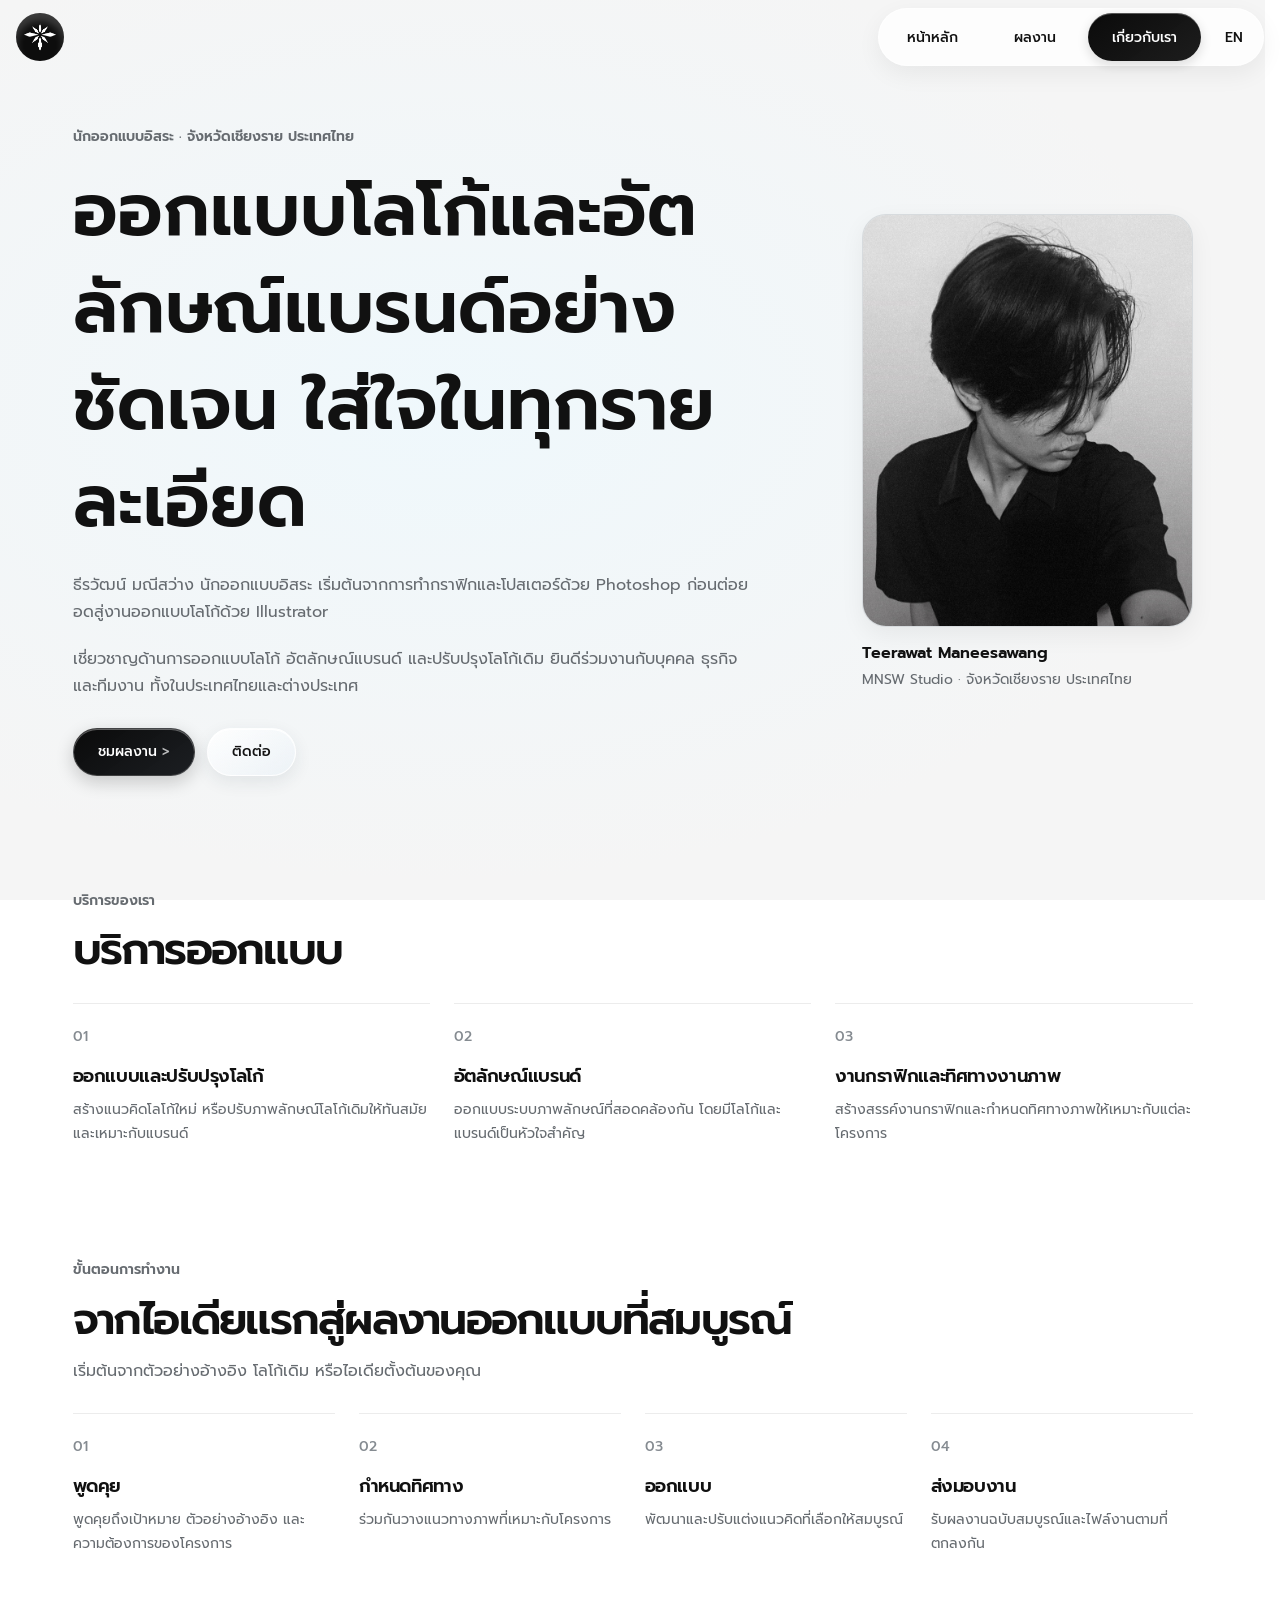
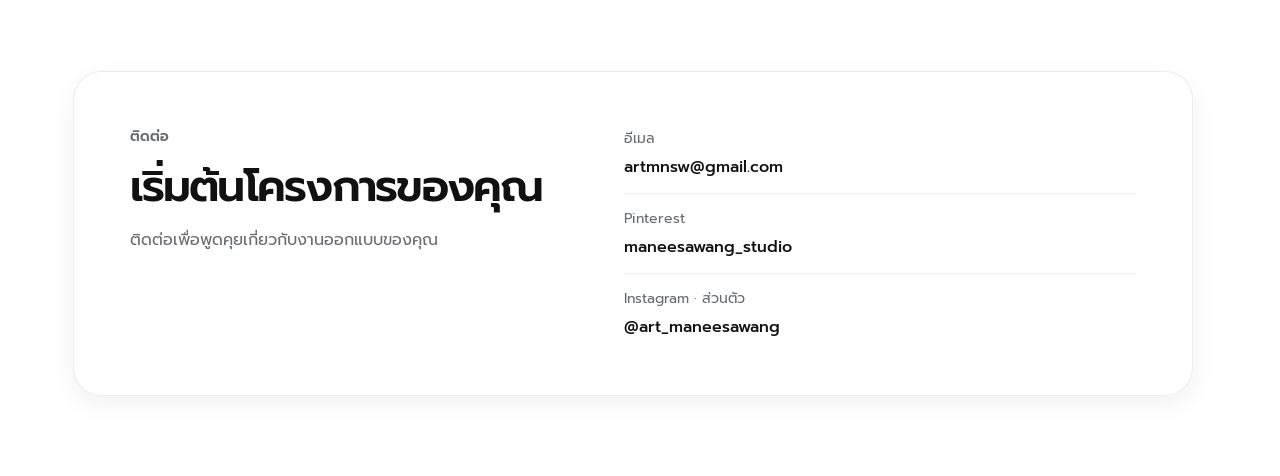
==== About/index.html @ c29cd614 "Add files via upload" ====
<!DOCTYPE html>
<html lang="th">
<head>
    <meta charset="UTF-8">
    <meta name="viewport" content="width=device-width, initial-scale=1.0">
    <base href="../">
    <title data-i18n="about-title">เกี่ยวกับธีรวัฒน์ มณีสว่าง | MNSW Studio</title>
    <meta name="description" content="รู้จักธีรวัฒน์ มณีสว่าง นักออกแบบโลโก้และอัตลักษณ์แบรนด์อิสระจากเชียงราย ให้บริการลูกค้าทั่วไทยและต่างประเทศ" data-i18n-content="about-description">
    <meta name="robots" content="index, follow, max-image-preview:large">
    <link rel="canonical" href="https://maneesawang-studio.github.io/Maneesawang_Gallery/About/">
    <meta property="og:type" content="profile">
    <meta property="og:site_name" content="MNSW Studio">
    <meta property="og:title" content="เกี่ยวกับธีรวัฒน์ มณีสว่าง | MNSW Studio" data-i18n-content="about-title">
    <meta property="og:description" content="รู้จักนักออกแบบเบื้องหลัง MNSW Studio ผู้สร้างสรรค์โลโก้และอัตลักษณ์แบรนด์จากเชียงราย" data-i18n-content="about-description">
    <meta property="og:url" content="https://maneesawang-studio.github.io/Maneesawang_Gallery/About/">
    <meta property="og:image" content="https://maneesawang-studio.github.io/Maneesawang_Gallery/info/myself.jpg">
    <meta property="og:image:alt" content="ธีรวัฒน์ มณีสว่าง นักออกแบบเบื้องหลัง MNSW Studio" data-i18n-content="about-image-alt">
    <meta property="og:locale" content="th_TH">
    <meta name="twitter:card" content="summary_large_image">
    <meta name="twitter:title" content="เกี่ยวกับธีรวัฒน์ มณีสว่าง | MNSW Studio" data-i18n-content="about-title">
    <meta name="twitter:description" content="รู้จักนักออกแบบเบื้องหลัง MNSW Studio ผู้สร้างสรรค์โลโก้และอัตลักษณ์แบรนด์จากเชียงราย" data-i18n-content="about-description">
    <meta name="twitter:image" content="https://maneesawang-studio.github.io/Maneesawang_Gallery/info/myself.jpg">
    <meta name="theme-color" content="#f5f5f5">
    <link rel="icon" type="image/png" href="info/mnsw-studio-logo.png">
    <link rel="preload" href="font/Prompt/Prompt-Regular.ttf" as="font" type="font/ttf" crossorigin>
    <link rel="preload" href="font/Prompt/Prompt-Medium.ttf" as="font" type="font/ttf" crossorigin>
    <link rel="preload" href="font/Prompt/Prompt-SemiBold.ttf" as="font" type="font/ttf" crossorigin>
    <link rel="stylesheet" href="style.css">
    <script type="application/ld+json">
    {
        "@context": "https://schema.org",
        "@type": "AboutPage",
        "name": "เกี่ยวกับธีรวัฒน์ มณีสว่าง | MNSW Studio",
        "url": "https://maneesawang-studio.github.io/Maneesawang_Gallery/About/",
        "mainEntity": {
            "@type": "Person",
            "name": "Teerawat Maneesawang",
            "jobTitle": "นักออกแบบอิสระ",
            "image": "https://maneesawang-studio.github.io/Maneesawang_Gallery/info/myself.jpg",
            "worksFor": {
                "@type": "Organization",
                "name": "MNSW Studio",
                "url": "https://maneesawang-studio.github.io/Maneesawang_Gallery/"
            },
            "knowsAbout": [
                "ออกแบบโลโก้",
                "อัตลักษณ์แบรนด์",
                "ออกแบบกราฟิก",
                "กำหนดทิศทางงานภาพ"
            ],
            "sameAs": [
                "https://www.instagram.com/art_maneesawang"
            ]
        }
    }
    </script>
</head>
<body class="page-about">
    <nav class="navbar">
        <a href="./" class="nav-logo">
            <img src="info/mnsw-studio-logo.png" alt="MNSW Studio Logo" class="logo-image">
        </a>
        <button class="nav-toggle" type="button" aria-label="เปิดเมนูนำทาง" aria-expanded="false" aria-controls="primary-menu">
            <span></span>
            <span></span>
            <span></span>
        </button>
        <div class="nav-menu" id="primary-menu">
            <a href="./" class="nav-item" data-i18n="nav-home">หน้าหลัก</a>
            <a href="Gallery/" class="nav-item" data-i18n="nav-gallery">ผลงาน</a>
            <a href="About/" class="nav-item active" data-i18n="nav-about">เกี่ยวกับเรา</a>
            <button class="language-toggle" type="button" aria-label="Switch to English" data-i18n-aria-label="language-label"><span data-language-label>EN</span></button>
        </div>
    </nav>
    <main class="about-section">
        <section class="about-hero" aria-labelledby="about-title">
            <div class="about-copy">
                <p class="sub-title" data-i18n="about-subtitle">นักออกแบบอิสระ · จังหวัดเชียงราย ประเทศไทย</p>
                <h1 class="about-title" id="about-title" data-i18n="about-heading">ออกแบบโลโก้และอัตลักษณ์แบรนด์อย่างชัดเจน ใส่ใจในทุกรายละเอียด</h1>
                <p class="about-intro" data-i18n="about-story">
                    ธีรวัฒน์ มณีสว่าง นักออกแบบอิสระ เริ่มต้นจากการทำกราฟิกและโปสเตอร์ด้วย Photoshop ก่อนต่อยอดสู่งานออกแบบโลโก้ด้วย Illustrator
                </p>
                <p class="about-intro" data-i18n="about-focus">
                    เชี่ยวชาญด้านการออกแบบโลโก้ อัตลักษณ์แบรนด์ และปรับปรุงโลโก้เดิม ยินดีร่วมงานกับบุคคล ธุรกิจ และทีมงาน ทั้งในประเทศไทยและต่างประเทศ
                </p>
                <div class="about-actions">
                    <a href="Gallery/" class="btn btn-primary"><span data-i18n="about-view-work">ชมผลงาน</span> <span class="arrow">&gt;</span></a>
                    <a href="mailto:artmnsw@gmail.com" class="btn btn-secondary" data-i18n="about-contact">ติดต่อ</a>
                </div>
            </div>
            <figure class="about-profile">
                <div class="profile-image-wrapper">
                    <img src="info/myself.jpg" alt="Teerawat Maneesawang" data-i18n-alt="about-image-alt" class="profile-image">
                </div>
                <figcaption>
                    <strong>Teerawat Maneesawang</strong>
                    <span data-i18n="about-caption">MNSW Studio · จังหวัดเชียงราย ประเทศไทย</span>
                </figcaption>
            </figure>
        </section>

        <section class="about-services" aria-labelledby="services-title">
            <div class="about-section-heading">
                <p class="sub-title" data-i18n="services-kicker">บริการของเรา</p>
                <h2 id="services-title" data-i18n="services-title">บริการออกแบบ</h2>
            </div>
            <div class="about-service-grid">
                <article class="about-service">
                    <span class="about-index">01</span>
                    <h3 data-i18n="service-logo">ออกแบบและปรับปรุงโลโก้</h3>
                    <p data-i18n="service-logo-desc">สร้างแนวคิดโลโก้ใหม่ หรือปรับภาพลักษณ์โลโก้เดิมให้ทันสมัยและเหมาะกับแบรนด์</p>
                </article>
                <article class="about-service">
                    <span class="about-index">02</span>
                    <h3 data-i18n="service-identity">อัตลักษณ์แบรนด์</h3>
                    <p data-i18n="service-identity-desc">ออกแบบระบบภาพลักษณ์ที่สอดคล้องกัน โดยมีโลโก้และแบรนด์เป็นหัวใจสำคัญ</p>
                </article>
                <article class="about-service">
                    <span class="about-index">03</span>
                    <h3 data-i18n="service-graphic">งานกราฟิกและทิศทางงานภาพ</h3>
                    <p data-i18n="service-graphic-desc">สร้างสรรค์งานกราฟิกและกำหนดทิศทางภาพให้เหมาะกับแต่ละโครงการ</p>
                </article>
            </div>
        </section>

        <section class="about-process" aria-labelledby="process-title">
            <div class="about-section-heading">
                <p class="sub-title" data-i18n="process-kicker">ขั้นตอนการทำงาน</p>
                <h2 id="process-title" data-i18n="process-title">จากไอเดียแรกสู่ผลงานออกแบบที่สมบูรณ์</h2>
                <p class="about-section-intro" data-i18n="process-intro">เริ่มต้นจากตัวอย่างอ้างอิง โลโก้เดิม หรือไอเดียตั้งต้นของคุณ</p>
            </div>
            <ol class="about-process-list">
                <li>
                    <span class="about-index">01</span>
                    <h3 data-i18n="process-discuss">พูดคุย</h3>
                    <p data-i18n="process-discuss-desc">พูดคุยถึงเป้าหมาย ตัวอย่างอ้างอิง และความต้องการของโครงการ</p>
                </li>
                <li>
                    <span class="about-index">02</span>
                    <h3 data-i18n="process-direction">กำหนดทิศทาง</h3>
                    <p data-i18n="process-direction-desc">ร่วมกันวางแนวทางภาพที่เหมาะกับโครงการ</p>
                </li>
                <li>
                    <span class="about-index">03</span>
                    <h3 data-i18n="process-design">ออกแบบ</h3>
                    <p data-i18n="process-design-desc">พัฒนาและปรับแต่งแนวคิดที่เลือกให้สมบูรณ์</p>
                </li>
                <li>
                    <span class="about-index">04</span>
                    <h3 data-i18n="process-deliver">ส่งมอบงาน</h3>
                    <p data-i18n="process-deliver-desc">รับผลงานฉบับสมบูรณ์และไฟล์งานตามที่ตกลงกัน</p>
                </li>
            </ol>
        </section>

        <section class="about-contact" id="contact" aria-labelledby="contact-title">
            <div class="about-contact-copy">
                <p class="sub-title" data-i18n="contact-kicker">ติดต่อ</p>
                <h2 id="contact-title" data-i18n="contact-title">เริ่มต้นโครงการของคุณ</h2>
                <p data-i18n="contact-intro">ติดต่อเพื่อพูดคุยเกี่ยวกับงานออกแบบของคุณ</p>
            </div>
            <div class="about-contact-links">
                <a href="mailto:artmnsw@gmail.com">
                    <span data-i18n="email">อีเมล</span>
                    <strong>artmnsw@gmail.com</strong>
                </a>
                <a href="https://www.pinterest.com/maneesawang_studio" target="_blank" rel="noopener noreferrer">
                    <span>Pinterest</span>
                    <strong>maneesawang_studio</strong>
                </a>
                <a href="https://www.instagram.com/art_maneesawang" target="_blank" rel="noopener noreferrer">
                    <span data-i18n="instagram">Instagram · ส่วนตัว</span>
                    <strong>@art_maneesawang</strong>
                </a>
            </div>
        </section>
    </main>
    <script src="language.js"></script>
    <script src="nav.js"></script>
</body>
</html>
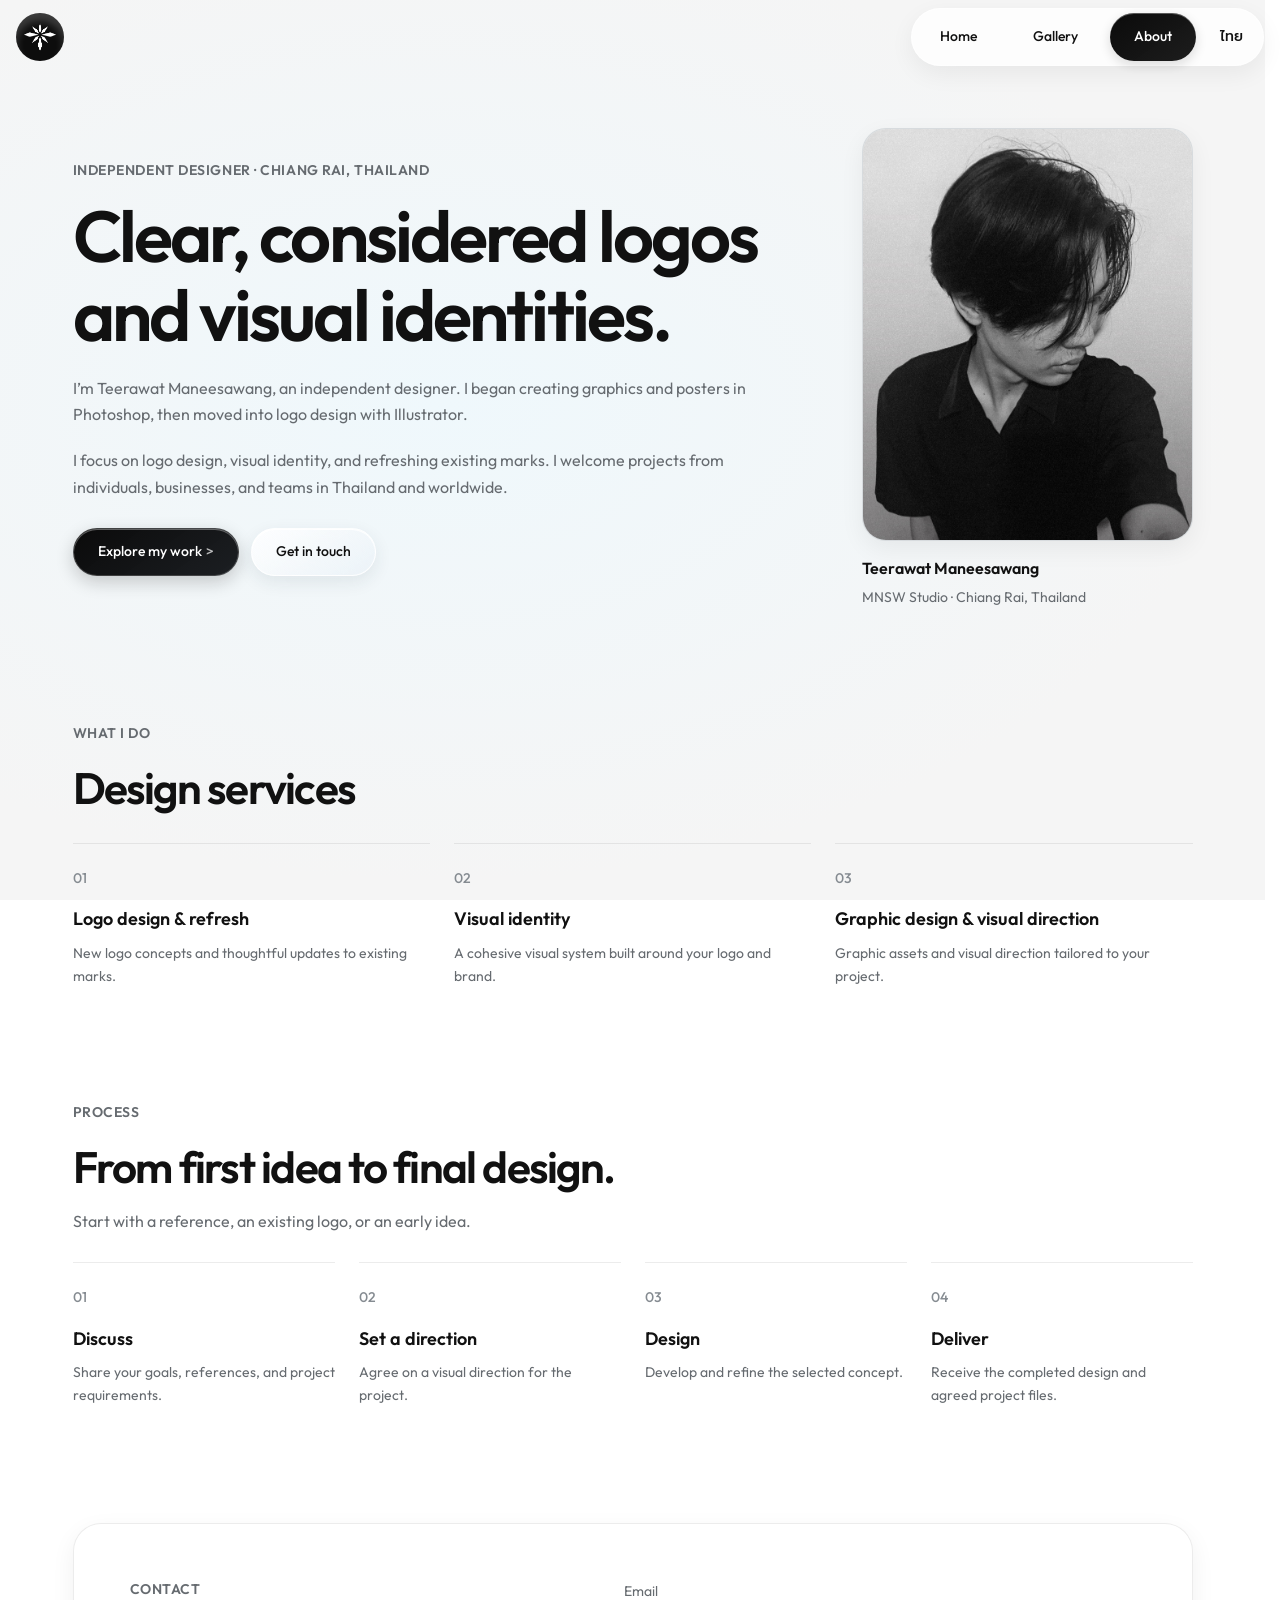
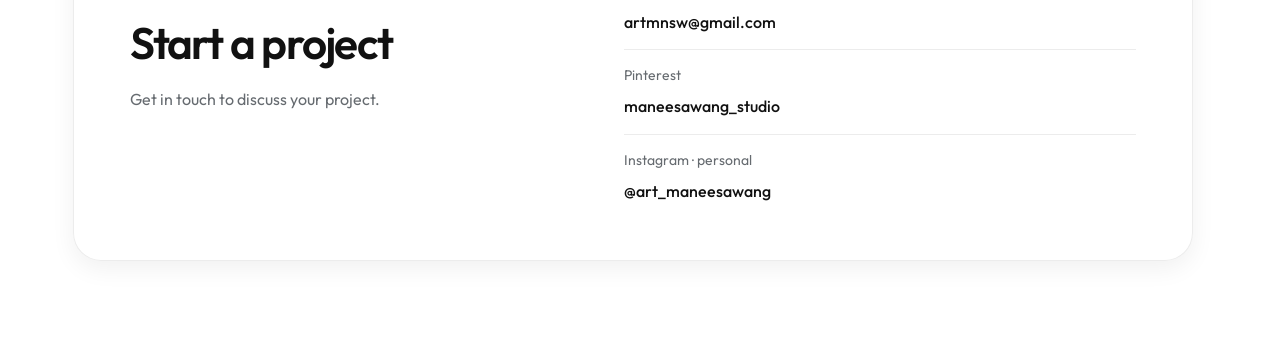
==== commit f4a90931: "Add files via upload" ====
--- a/About/index.html
+++ b/About/index.html
@@ -1,11 +1,11 @@
 <!DOCTYPE html>
-<html lang="th">
+<html lang="en">
 <head>
     <meta charset="UTF-8">
     <meta name="viewport" content="width=device-width, initial-scale=1.0">
     <base href="../">
-    <title data-i18n="about-title">เกี่ยวกับธีรวัฒน์ มณีสว่าง | MNSW Studio</title>
-    <meta name="description" content="รู้จักธีรวัฒน์ มณีสว่าง นักออกแบบโลโก้และอัตลักษณ์แบรนด์อิสระจากเชียงราย ให้บริการลูกค้าทั่วไทยและต่างประเทศ" data-i18n-content="about-description">
+    <title data-i18n="about-title">About Teerawat Maneesawang | MNSW Studio</title>
+    <meta name="description" content="Meet Teerawat Maneesawang, an independent logo and visual identity designer in Chiang Rai, Thailand, creating for clients worldwide." data-i18n-content="about-description">
     <meta name="robots" content="index, follow, max-image-preview:large">
     <link rel="canonical" href="https://maneesawang-studio.github.io/Maneesawang_Gallery/About/">
     <meta property="og:type" content="profile">
@@ -15,16 +15,16 @@
     <meta property="og:url" content="https://maneesawang-studio.github.io/Maneesawang_Gallery/About/">
     <meta property="og:image" content="https://maneesawang-studio.github.io/Maneesawang_Gallery/info/myself.jpg">
     <meta property="og:image:alt" content="ธีรวัฒน์ มณีสว่าง นักออกแบบเบื้องหลัง MNSW Studio" data-i18n-content="about-image-alt">
-    <meta property="og:locale" content="th_TH">
+    <meta property="og:locale" content="en_US">
     <meta name="twitter:card" content="summary_large_image">
     <meta name="twitter:title" content="เกี่ยวกับธีรวัฒน์ มณีสว่าง | MNSW Studio" data-i18n-content="about-title">
     <meta name="twitter:description" content="รู้จักนักออกแบบเบื้องหลัง MNSW Studio ผู้สร้างสรรค์โลโก้และอัตลักษณ์แบรนด์จากเชียงราย" data-i18n-content="about-description">
     <meta name="twitter:image" content="https://maneesawang-studio.github.io/Maneesawang_Gallery/info/myself.jpg">
     <meta name="theme-color" content="#f5f5f5">
     <link rel="icon" type="image/png" href="info/mnsw-studio-logo.png">
-    <link rel="preload" href="font/Prompt/Prompt-Regular.ttf" as="font" type="font/ttf" crossorigin>
-    <link rel="preload" href="font/Prompt/Prompt-Medium.ttf" as="font" type="font/ttf" crossorigin>
-    <link rel="preload" href="font/Prompt/Prompt-SemiBold.ttf" as="font" type="font/ttf" crossorigin>
+    <link rel="preload" href="font/Outfit/Outfit-Regular.ttf" as="font" type="font/ttf" crossorigin>
+    <link rel="preload" href="font/Outfit/Outfit-Medium.ttf" as="font" type="font/ttf" crossorigin>
+    <link rel="preload" href="font/Outfit/Outfit-SemiBold.ttf" as="font" type="font/ttf" crossorigin>
     <link rel="stylesheet" href="style.css">
     <script type="application/ld+json">
     {
@@ -35,7 +35,7 @@
         "mainEntity": {
             "@type": "Person",
             "name": "Teerawat Maneesawang",
-            "jobTitle": "นักออกแบบอิสระ",
+            "jobTitle": "Independent designer",
             "image": "https://maneesawang-studio.github.io/Maneesawang_Gallery/info/myself.jpg",
             "worksFor": {
                 "@type": "Organization",
@@ -43,10 +43,10 @@
                 "url": "https://maneesawang-studio.github.io/Maneesawang_Gallery/"
             },
             "knowsAbout": [
-                "ออกแบบโลโก้",
-                "อัตลักษณ์แบรนด์",
-                "ออกแบบกราฟิก",
-                "กำหนดทิศทางงานภาพ"
+                "Logo design",
+                "Visual identity",
+                "Graphic design",
+                "Art direction"
             ],
             "sameAs": [
                 "https://www.instagram.com/art_maneesawang"
@@ -69,7 +69,7 @@
             <a href="./" class="nav-item" data-i18n="nav-home">หน้าหลัก</a>
             <a href="Gallery/" class="nav-item" data-i18n="nav-gallery">ผลงาน</a>
             <a href="About/" class="nav-item active" data-i18n="nav-about">เกี่ยวกับเรา</a>
-            <button class="language-toggle" type="button" aria-label="Switch to English" data-i18n-aria-label="language-label"><span data-language-label>EN</span></button>
+            <button class="language-toggle" type="button" aria-label="Switch to Thai" data-i18n-aria-label="language-label"><span data-language-label>ไทย</span></button>
         </div>
     </nav>
     <main class="about-section">
